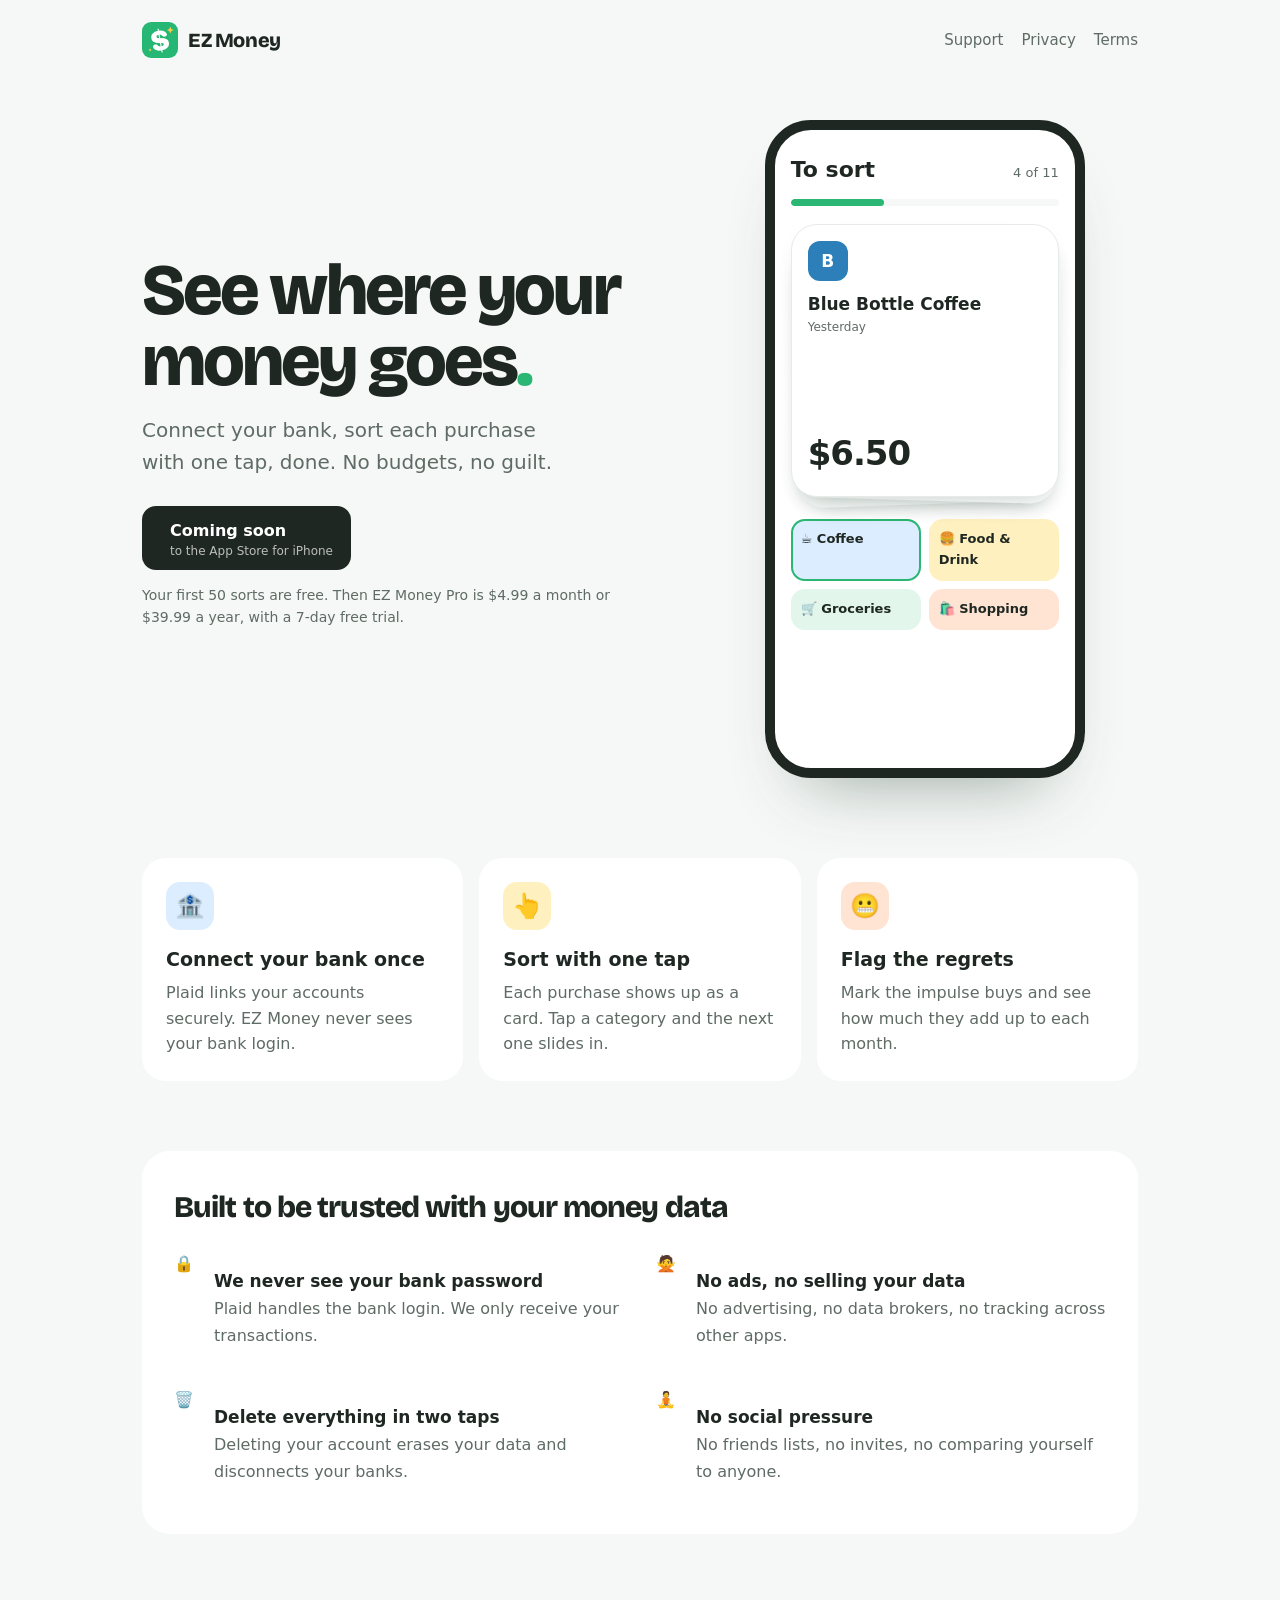
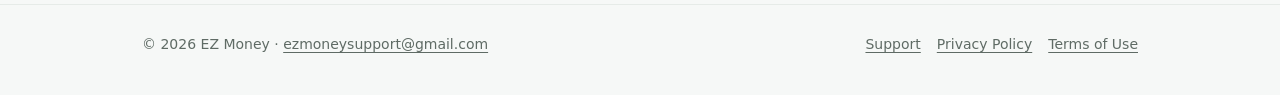
==== index.html @ 19fb63e1 "EZ Money website: landing, privacy policy, terms, support Co-Authored-By: Claude Opus 5.5 <noreply@a" ====
<!doctype html>
<html lang="en">
<head>
  <meta charset="utf-8">
  <meta name="viewport" content="width=device-width, initial-scale=1">
  <title>EZ Money — see where your money goes</title>
  <meta name="description" content="EZ Money is a dead-simple iPhone spending tracker. Connect your bank, sort each purchase with one tap, and flag the ones you regret. No budgets, no guilt.">
  <link rel="icon" href="assets/favicon.png">
  <link rel="apple-touch-icon" href="assets/apple-touch-icon.png">
  <link rel="preconnect" href="https://fonts.googleapis.com">
  <link rel="preconnect" href="https://fonts.gstatic.com" crossorigin>
  <link rel="stylesheet" href="https://fonts.googleapis.com/css2?family=Bricolage+Grotesque:opsz,wght@12..96,800&display=swap">
  <link rel="stylesheet" href="assets/site.css">
</head>
<body>
  <header class="top">
    <div class="wrap">
      <a class="brand" href="./"><img src="assets/favicon.png" alt="">EZ Money</a>
      <nav class="nav" aria-label="Main">
        <a href="support.html">Support</a>
        <a href="privacy.html">Privacy</a>
        <a href="terms.html">Terms</a>
      </nav>
    </div>
  </header>

  <main class="wrap">
    <section class="hero">
      <div>
        <h1>See where your money goes<span class="dollar">.</span></h1>
        <p class="lede">Connect your bank, sort each purchase with one tap, done. No budgets, no guilt.</p>
        <div class="soon"><span aria-hidden="true"></span><div>Coming soon<small>to the App Store for iPhone</small></div></div>
        <p class="fine">Your first 50 sorts are free. Then EZ Money Pro is $4.99 a month or $39.99 a year, with a 7-day free trial.</p>
      </div>
      <div class="phone" role="img" aria-label="The EZ Money sort screen: one purchase card on top of a small stack, with four category buttons below.">
        <div class="ttl">To sort <span>4 of 11</span></div>
        <div class="bar"><i></i></div>
        <div class="deck">
          <div class="c"></div><div class="c"></div>
          <div class="c top"><div class="logo">B</div><div class="m">Blue Bottle Coffee</div><div class="d">Yesterday</div><div class="amt">$6.50</div></div>
        </div>
        <div class="picks"><span>☕ Coffee</span><span>🍔 Food &amp; Drink</span><span>🛒 Groceries</span><span>🛍️ Shopping</span></div>
      </div>
    </section>

    <section class="steps" aria-label="How it works">
      <div class="step"><div class="e" style="background:var(--sky)">🏦</div><h3>Connect your bank once</h3><p>Plaid links your accounts securely. EZ Money never sees your bank login.</p></div>
      <div class="step"><div class="e" style="background:var(--butter)">👆</div><h3>Sort with one tap</h3><p>Each purchase shows up as a card. Tap a category and the next one slides in.</p></div>
      <div class="step"><div class="e" style="background:var(--peach)">😬</div><h3>Flag the regrets</h3><p>Mark the impulse buys and see how much they add up to each month.</p></div>
    </section>

    <section class="trust">
      <h2>Built to be trusted with your money data</h2>
      <div><span aria-hidden="true">🔒</span><p><b>We never see your bank password</b><span>Plaid handles the bank login. We only receive your transactions.</span></p></div>
      <div><span aria-hidden="true">🙅</span><p><b>No ads, no selling your data</b><span>No advertising, no data brokers, no tracking across other apps.</span></p></div>
      <div><span aria-hidden="true">🗑️</span><p><b>Delete everything in two taps</b><span>Deleting your account erases your data and disconnects your banks.</span></p></div>
      <div><span aria-hidden="true">🧘</span><p><b>No social pressure</b><span>No friends lists, no invites, no comparing yourself to anyone.</span></p></div>
    </section>
  </main>

  <footer class="foot">
    <div class="wrap">
      <span>© 2026 EZ Money · <a href="mailto:ezmoneysupport@gmail.com">ezmoneysupport@gmail.com</a></span>
      <nav aria-label="Footer"><a href="support.html">Support</a><a href="privacy.html">Privacy Policy</a><a href="terms.html">Terms of Use</a></nav>
    </div>
  </footer>
</body>
</html>
---- assets/site.css ----
/* EZ Money site — light, soft, friendly. Mirrors the app's palette. */
:root {
  color-scheme: light;
  --page: #F6F8F7;
  --card: #FFFFFF;
  --ink: #1F2723;
  --muted: #5F6B65;
  --line: #E6EBE8;
  --mint: #2BB673;
  --mint-dark: #1E8F59;
  --mint-soft: #E2F6EB;
  --sun: #FFC84A;
  --peach: #FFE4D4;
  --sky: #DCEDFF;
  --lilac: #ECE4FF;
  --butter: #FFF1BF;
  --display: "Bricolage Grotesque", "Avenir Next", ui-rounded, system-ui, sans-serif;
  --ui: ui-rounded, -apple-system, BlinkMacSystemFont, "SF Pro Rounded", system-ui, "Segoe UI", Roboto, sans-serif;
}

* { box-sizing: border-box; }
html { -webkit-text-size-adjust: 100%; }
body { margin: 0; background: var(--page); color: var(--ink); font-family: var(--ui); font-size: 17px; line-height: 1.6; }
a { color: var(--mint-dark); text-underline-offset: 3px; }
a:focus-visible, button:focus-visible { outline: 3px solid var(--mint); outline-offset: 3px; border-radius: 6px; }
img { max-width: 100%; display: block; }

.wrap { max-width: 1040px; margin: 0 auto; padding-inline: 22px; }
.prose-wrap { max-width: 720px; margin: 0 auto; padding-inline: 22px; }

/* Header */
.top { padding-block: 22px; }
.top .wrap, .top .prose-wrap { display: flex; align-items: center; justify-content: space-between; gap: 16px; flex-wrap: wrap; }
.brand { display: inline-flex; align-items: center; gap: 10px; text-decoration: none; color: var(--ink); font-family: var(--display); font-weight: 800; font-size: 20px; letter-spacing: -0.02em; }
.brand img { width: 36px; height: 36px; border-radius: 9px; }
.nav { display: flex; gap: 18px; font-size: 15px; }
.nav a { color: var(--muted); text-decoration: none; }
.nav a:hover, .nav a[aria-current="page"] { color: var(--ink); }

/* Landing */
.hero { display: grid; grid-template-columns: minmax(0, 1.1fr) minmax(0, 0.9fr); gap: 48px; align-items: center; padding-block: 40px 70px; }
@media (max-width: 820px) { .hero { grid-template-columns: minmax(0, 1fr); gap: 36px; padding-block: 20px 50px; } }
.hero h1 { font-family: var(--display); font-weight: 800; font-size: clamp(42px, 7vw, 72px); line-height: 0.98; letter-spacing: -0.04em; margin: 0 0 18px; text-wrap: balance; }
.hero h1 .dollar { color: var(--mint); }
.hero p.lede { font-size: 20px; color: var(--muted); margin: 0 0 28px; max-width: 34ch; }
.soon { display: inline-flex; align-items: center; gap: 10px; background: var(--ink); color: #fff; border-radius: 14px; padding: 12px 18px; font-weight: 600; font-size: 16px; }
.soon small { display: block; font-weight: 400; opacity: 0.7; font-size: 12px; line-height: 1.2; }
.hero .fine { color: var(--muted); font-size: 14px; margin-top: 14px; }

/* Phone illustration (pure CSS) */
.phone { justify-self: center; width: min(320px, 100%); aspect-ratio: 9 / 18.5; border-radius: 46px; background: var(--card); border: 10px solid #1F2723; padding: 22px 16px; display: flex; flex-direction: column; gap: 12px; box-shadow: 0 40px 70px -40px rgba(30, 60, 45, 0.45); }
.phone .ttl { font-weight: 700; font-size: 22px; display: flex; justify-content: space-between; align-items: baseline; }
.phone .ttl span { font-size: 13px; font-weight: 400; color: var(--muted); }
.phone .bar { height: 7px; border-radius: 4px; background: var(--page); overflow: hidden; }
.phone .bar i { display: block; width: 35%; height: 100%; background: var(--mint); border-radius: 4px; }
.deck { position: relative; height: 46%; margin-top: 6px; }
.deck .c { position: absolute; inset: 0; border-radius: 26px; background: #F9FBFA; box-shadow: 0 10px 24px -14px rgba(30, 60, 45, 0.3); }
.deck .c:nth-child(1) { transform: translate(-3px, 14px) rotate(-2deg) scale(0.95); }
.deck .c:nth-child(2) { transform: translate(3px, 7px) rotate(1.6deg) scale(0.975); }
.deck .c.top { background: var(--card); padding: 16px; display: flex; flex-direction: column; border: 1px solid var(--line); }
.deck .logo { width: 40px; height: 40px; border-radius: 12px; background: #2C7FB8; color: #fff; display: grid; place-items: center; font-weight: 700; }
.deck .m { font-weight: 700; font-size: 17px; margin-top: 10px; }
.deck .d { color: var(--muted); font-size: 12px; }
.deck .amt { margin-top: auto; font-weight: 800; font-size: 34px; letter-spacing: -0.03em; }
.picks { display: grid; grid-template-columns: 1fr 1fr; gap: 8px; margin-top: 10px; }
.picks span { border-radius: 14px; padding: 10px; font-size: 13px; font-weight: 600; }
.picks span:nth-child(1) { background: var(--sky); box-shadow: inset 0 0 0 2px var(--mint); }
.picks span:nth-child(2) { background: var(--butter); }
.picks span:nth-child(3) { background: var(--mint-soft); }
.picks span:nth-child(4) { background: var(--peach); }

.steps { display: grid; grid-template-columns: repeat(3, minmax(0, 1fr)); gap: 16px; padding-block: 10px 70px; }
@media (max-width: 820px) { .steps { grid-template-columns: minmax(0, 1fr); } }
.step { background: var(--card); border-radius: 24px; padding: 24px; }
.step .e { width: 48px; height: 48px; border-radius: 14px; display: grid; place-items: center; font-size: 24px; margin-bottom: 14px; }
.step h3 { margin: 0 0 6px; font-size: 19px; }
.step p { margin: 0; color: var(--muted); font-size: 16px; }

.trust { background: var(--card); border-radius: 28px; padding: 32px; display: grid; grid-template-columns: repeat(2, minmax(0, 1fr)); gap: 20px 32px; margin-bottom: 70px; }
@media (max-width: 820px) { .trust { grid-template-columns: minmax(0, 1fr); padding: 24px; } }
.trust h2 { grid-column: 1 / -1; font-family: var(--display); font-weight: 800; font-size: 30px; letter-spacing: -0.03em; margin: 0; }
.trust div { display: grid; grid-template-columns: 28px 1fr; gap: 12px; }
.trust b { display: block; }
.trust span { color: var(--muted); font-size: 16px; }

/* Documents */
.doc { padding-block: 20px 70px; }
.doc h1 { font-family: var(--display); font-weight: 800; font-size: clamp(36px, 6vw, 52px); letter-spacing: -0.03em; line-height: 1.05; margin: 10px 0 6px; text-wrap: balance; }
.doc .updated { color: var(--muted); font-size: 15px; margin: 0 0 28px; }
.doc h2 { font-size: 22px; margin: 38px 0 8px; letter-spacing: -0.01em; }
.doc h3 { font-size: 18px; margin: 24px 0 6px; }
.doc p, .doc li { max-width: 65ch; }
.doc ul { padding-left: 22px; }
.doc li { margin-bottom: 6px; }
.callout { background: var(--mint-soft); border-radius: 18px; padding: 18px 20px; margin: 22px 0; }
.callout p { margin: 0; }
.table-wrap { overflow-x: auto; margin: 16px 0; }
table { border-collapse: collapse; width: 100%; min-width: 520px; background: var(--card); border-radius: 14px; overflow: hidden; font-size: 15px; }
th, td { text-align: left; padding: 12px 14px; border-bottom: 1px solid var(--line); vertical-align: top; }
th { background: #F1F5F3; font-weight: 600; }
tr:last-child td { border-bottom: 0; }

.faq details { background: var(--card); border-radius: 18px; padding: 4px 20px; margin-bottom: 10px; }
.faq summary { cursor: pointer; font-weight: 600; padding: 14px 0; list-style: none; display: flex; justify-content: space-between; gap: 12px; }
.faq summary::-webkit-details-marker { display: none; }
.faq summary::after { content: "+"; color: var(--mint); font-size: 22px; line-height: 1; }
.faq details[open] summary::after { content: "–"; }
.faq details p { margin: 0 0 16px; color: var(--muted); }

.contact { background: var(--card); border-radius: 24px; padding: 24px; display: flex; flex-wrap: wrap; align-items: center; justify-content: space-between; gap: 14px; margin-top: 30px; }
.contact strong { font-size: 19px; display: block; }
.contact code { font-family: var(--ui); font-size: 18px; font-weight: 600; color: var(--mint-dark); user-select: all; }

/* Footer */
.foot { border-top: 1px solid var(--line); padding-block: 28px 40px; color: var(--muted); font-size: 14px; }
.foot .wrap, .foot .prose-wrap { display: flex; justify-content: space-between; gap: 16px; flex-wrap: wrap; }
.foot nav { display: flex; gap: 16px; flex-wrap: wrap; }
.foot a { color: var(--muted); }
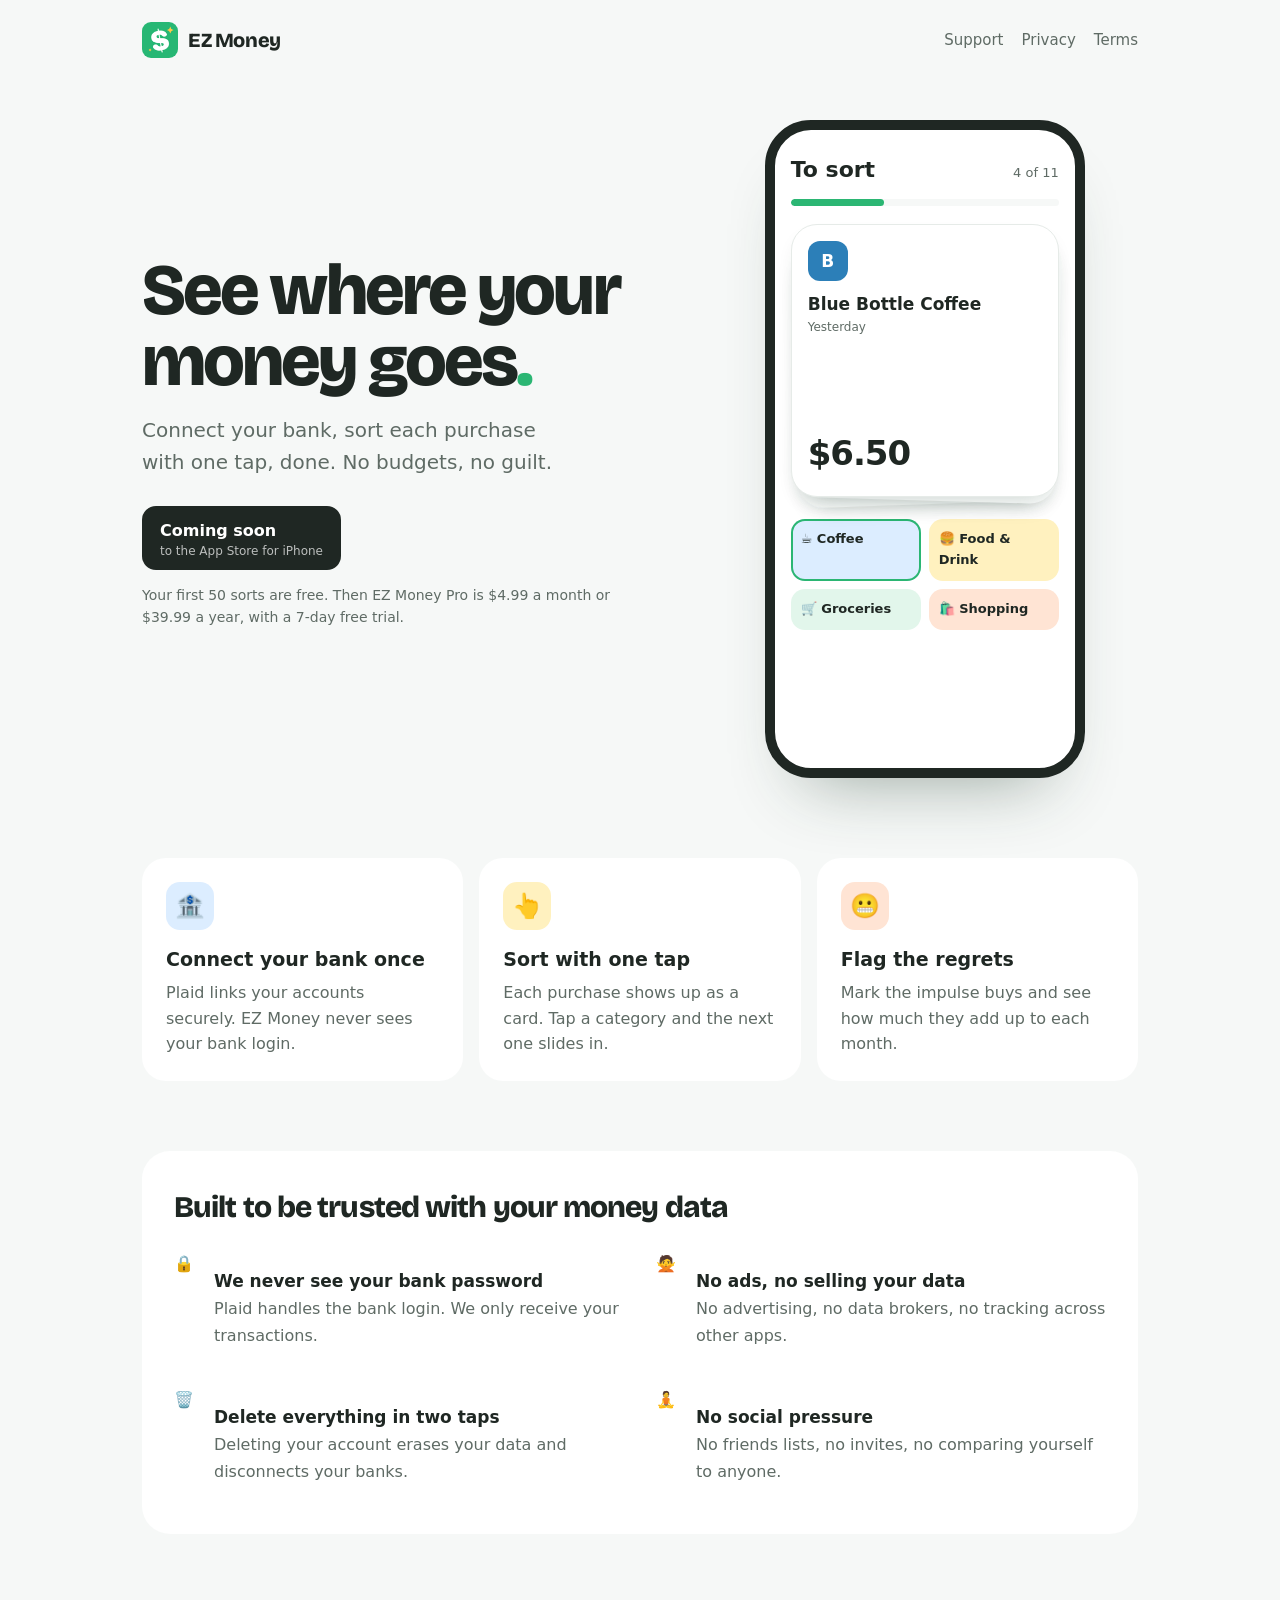
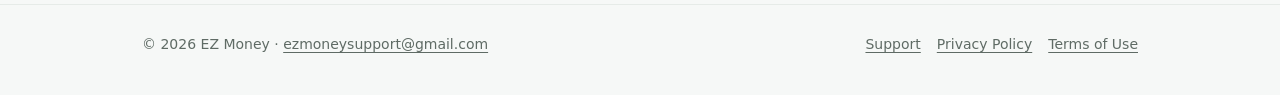
==== commit 7115db0c: "Drop Apple-logo glyph that doesn't render off Apple devices Co-Authored-By: Claude Opus 5.5 <noreply" ====
--- a/index.html
+++ b/index.html
@@ -29,7 +29,7 @@
       <div>
         <h1>See where your money goes<span class="dollar">.</span></h1>
         <p class="lede">Connect your bank, sort each purchase with one tap, done. No budgets, no guilt.</p>
-        <div class="soon"><span aria-hidden="true"></span><div>Coming soon<small>to the App Store for iPhone</small></div></div>
+        <div class="soon"><div>Coming soon<small>to the App Store for iPhone</small></div></div>
         <p class="fine">Your first 50 sorts are free. Then EZ Money Pro is $4.99 a month or $39.99 a year, with a 7-day free trial.</p>
       </div>
       <div class="phone" role="img" aria-label="The EZ Money sort screen: one purchase card on top of a small stack, with four category buttons below.">
